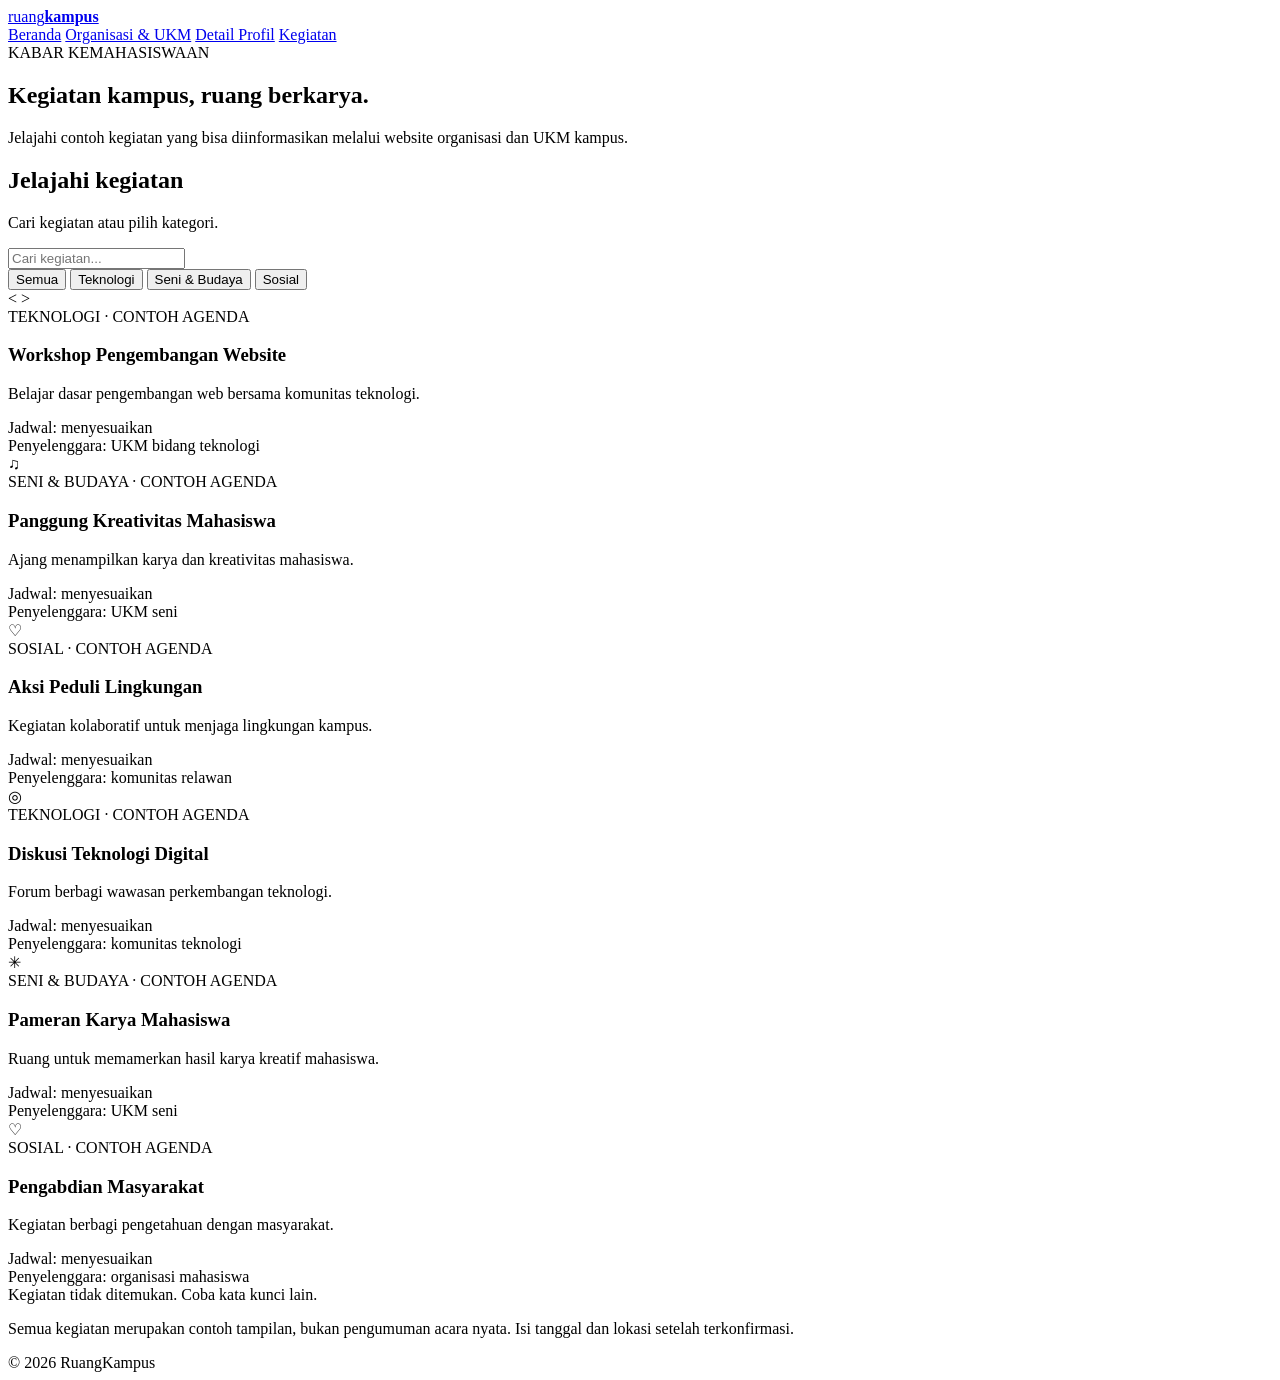
==== daftar-kegiatan.html @ 1de32fbf "menambahkan daftar kegiatan" ====
<!doctype html>
<html lang="id">

<head>
    <meta charset="utf-8">
    <meta name="viewport" content="width=device-width, initial-scale=1">

    <title>Kegiatan Kampus | RuangKampus</title>

    <link rel="stylesheet" href="css/style.css">
</head>

<body>

    <header class="site-header">
        <div class="container nav">

            <a class="brand" href="index.html">
                ruang<b>kampus</b>
            </a>

            <nav class="navlinks">
                <a href="index.html">Beranda</a>
                <a href="organisasi.html">Organisasi & UKM</a>
                <a href="detail.html?org=protic">Detail Profil</a>
                <a href="kegiatan.html">Kegiatan</a>
            </nav>

        </div>
    </header>


    <section class="pagehero">
        <div class="container">

            <div class="tag">
                KABAR KEMAHASISWAAN
            </div>

            <h1>
                Kegiatan kampus,
                <span>ruang berkarya.</span>
            </h1>

            <p class="lead">
                Jelajahi contoh kegiatan yang bisa diinformasikan
                melalui website organisasi dan UKM kampus.
            </p>

        </div>
    </section>


    <section class="section">
        <div class="container">

            <div class="toolbar">

                <div class="kicker">
                    <h2>Jelajahi kegiatan</h2>

                    <p class="muted">
                        Cari kegiatan atau pilih kategori.
                    </p>
                </div>

                <input
                    class="search"
                    id="eventSearch"
                    placeholder="Cari kegiatan..."
                >

            </div>


            <div class="filters">

                <button class="chip active" data-eventcat="Semua">
                    Semua
                </button>

                <button class="chip" data-eventcat="Teknologi">
                    Teknologi
                </button>

                <button class="chip" data-eventcat="Seni">
                    Seni & Budaya
                </button>

                <button class="chip" data-eventcat="Sosial">
                    Sosial
                </button>

            </div>


            <div class="grid" id="eventgrid">

                <article
                    class="card event"
                    data-cat="Teknologi"
                    data-name="Workshop Pengembangan Website"
                >
                    <div class="event-visual">
                        &lt; &gt;
                    </div>

                    <div class="eventmeta">
                        TEKNOLOGI · CONTOH AGENDA
                    </div>

                    <h3>Workshop Pengembangan Website</h3>

                    <p>
                        Belajar dasar pengembangan web bersama
                        komunitas teknologi.
                    </p>

                    <div class="event-info">
                        Jadwal: menyesuaikan<br>
                        Penyelenggara: UKM bidang teknologi
                    </div>
                </article>


                <article
                    class="card event"
                    data-cat="Seni"
                    data-name="Panggung Kreativitas Mahasiswa"
                >
                    <div class="event-visual pink">
                        ♫
                    </div>

                    <div class="eventmeta">
                        SENI & BUDAYA · CONTOH AGENDA
                    </div>

                    <h3>Panggung Kreativitas Mahasiswa</h3>

                    <p>
                        Ajang menampilkan karya dan kreativitas
                        mahasiswa.
                    </p>

                    <div class="event-info">
                        Jadwal: menyesuaikan<br>
                        Penyelenggara: UKM seni
                    </div>
                </article>


                <article
                    class="card event"
                    data-cat="Sosial"
                    data-name="Aksi Peduli Lingkungan"
                >
                    <div class="event-visual green">
                        ♡
                    </div>

                    <div class="eventmeta">
                        SOSIAL · CONTOH AGENDA
                    </div>

                    <h3>Aksi Peduli Lingkungan</h3>

                    <p>
                        Kegiatan kolaboratif untuk menjaga
                        lingkungan kampus.
                    </p>

                    <div class="event-info">
                        Jadwal: menyesuaikan<br>
                        Penyelenggara: komunitas relawan
                    </div>
                </article>


                <article
                    class="card event"
                    data-cat="Teknologi"
                    data-name="Diskusi Teknologi Digital"
                >
                    <div class="event-visual">
                        ◎
                    </div>

                    <div class="eventmeta">
                        TEKNOLOGI · CONTOH AGENDA
                    </div>

                    <h3>Diskusi Teknologi Digital</h3>

                    <p>
                        Forum berbagi wawasan perkembangan
                        teknologi.
                    </p>

                    <div class="event-info">
                        Jadwal: menyesuaikan<br>
                        Penyelenggara: komunitas teknologi
                    </div>
                </article>


                <article
                    class="card event"
                    data-cat="Seni"
                    data-name="Pameran Karya Mahasiswa"
                >
                    <div class="event-visual pink">
                        ✳
                    </div>

                    <div class="eventmeta">
                        SENI & BUDAYA · CONTOH AGENDA
                    </div>

                    <h3>Pameran Karya Mahasiswa</h3>

                    <p>
                        Ruang untuk memamerkan hasil karya
                        kreatif mahasiswa.
                    </p>

                    <div class="event-info">
                        Jadwal: menyesuaikan<br>
                        Penyelenggara: UKM seni
                    </div>
                </article>


                <article
                    class="card event"
                    data-cat="Sosial"
                    data-name="Pengabdian Masyarakat"
                >
                    <div class="event-visual green">
                        ♡
                    </div>

                    <div class="eventmeta">
                        SOSIAL · CONTOH AGENDA
                    </div>

                    <h3>Pengabdian Masyarakat</h3>

                    <p>
                        Kegiatan berbagi pengetahuan dengan
                        masyarakat.
                    </p>

                    <div class="event-info">
                        Jadwal: menyesuaikan<br>
                        Penyelenggara: organisasi mahasiswa
                    </div>
                </article>

            </div>


            <div class="empty hidden" id="eventEmpty">
                Kegiatan tidak ditemukan. Coba kata kunci lain.
            </div>

            <p class="note">
                Semua kegiatan merupakan contoh tampilan, bukan
                pengumuman acara nyata. Isi tanggal dan lokasi
                setelah terkonfirmasi.
            </p>

        </div>
    </section>


    <footer class="footer">
        <div class="container">
            © 2026 RuangKampus
        </div>
    </footer>


    <script src="js/script.js"></script>

</body>

</html>
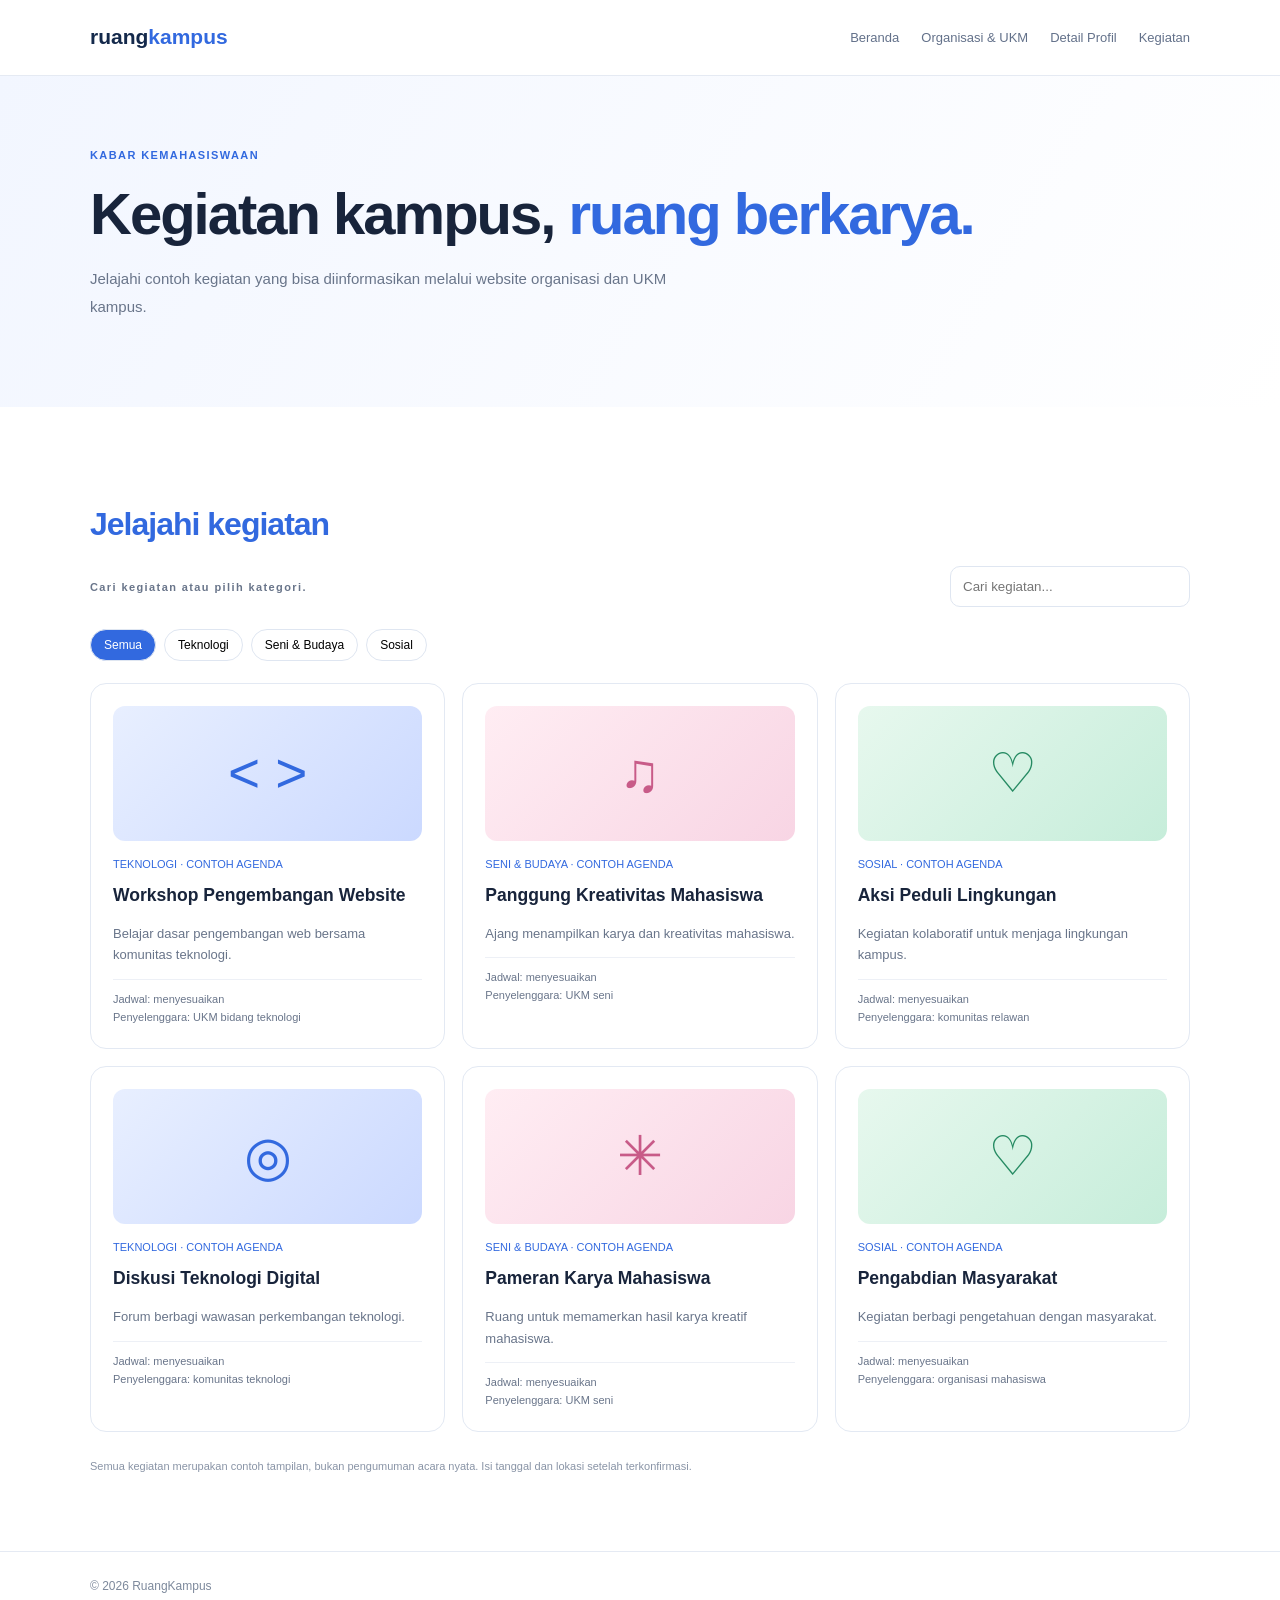
==== commit e16302ec: "mengubah detail" ====
--- a/daftar-kegiatan.html
+++ b/daftar-kegiatan.html
@@ -7,7 +7,7 @@
 
     <title>Kegiatan Kampus | RuangKampus</title>
 
-    <link rel="stylesheet" href="css/style.css">
+    <link rel="stylesheet" href="style.css">
 </head>
 
 <body>
@@ -21,9 +21,9 @@
 
             <nav class="navlinks">
                 <a href="index.html">Beranda</a>
-                <a href="organisasi.html">Organisasi & UKM</a>
-                <a href="detail.html?org=protic">Detail Profil</a>
-                <a href="kegiatan.html">Kegiatan</a>
+                <a href="daftar-ormawa-ukm.html">Organisasi & UKM</a>
+                <a href="detail-ormawa-ukm.html">Detail Profil</a>
+                <a href="daftar-kegiatan.html">Kegiatan</a>
             </nav>
 
         </div>
@@ -281,7 +281,7 @@
     </footer>
 
 
-    <script src="js/script.js"></script>
+    <script src="script.js"></script>
 
 </body>
 
--- a/style.css
+++ b/style.css
@@ -0,0 +1,399 @@
+* {
+    box-sizing: border-box
+}
+
+body {
+    margin: 0;
+    font: 15px Arial, sans-serif;
+    color: #18243b;
+    background: #fff;
+    line-height: 1.65
+}
+
+a {
+    text-decoration: none;
+    color: inherit
+}
+
+.container {
+    width: min(1100px, 92%);
+    margin: auto
+}
+
+.site-header {
+    border-bottom: 1px solid #e5eaf3;
+    position: sticky;
+    top: 0;
+    background: #fff
+}
+
+.nav {
+    display: flex;
+    justify-content: space-between;
+    align-items: center;
+    padding: 20px 0;
+    gap: 20px
+}
+
+.brand {
+    font-size: 21px;
+    font-weight: 800;
+    color: #14294b
+}
+
+.brand b {
+    color: #3269df
+}
+
+.navlinks {
+    display: flex;
+    gap: 22px;
+    font-size: 13px;
+    color: #63718a
+}
+
+.navlinks a:hover {
+    color: #3269df
+}
+
+.hero,
+.pagehero {
+    background: linear-gradient(120deg, #f2f6ff, #fff);
+    padding: 70px 0
+}
+
+.hero-grid {
+    display: grid;
+    grid-template-columns: 1.2fr .8fr;
+    gap: 35px;
+    align-items: center
+}
+
+.tag,
+.kicker {
+    color: #3269df;
+    font-size: 11px;
+    font-weight: 800;
+    letter-spacing: 1.4px
+}
+
+.hero h1,
+.pagehero h1 {
+    font-size: clamp(36px, 5vw, 58px);
+    line-height: 1.12;
+    letter-spacing: -2px;
+    margin: 18px 0
+}
+
+.hero h1 span,
+.pagehero h1 span {
+    color: #3269df
+}
+
+.lead {
+    color: #69758a;
+    line-height: 1.9;
+    max-width: 620px
+}
+
+.btn {
+    display: inline-block;
+    background: #3269df;
+    color: #fff;
+    padding: 12px 17px;
+    border-radius: 10px;
+    font-weight: bold;
+    font-size: 13px;
+    margin: 12px 8px 0 0
+}
+
+.btn.light {
+    background: white;
+    color: #14294b;
+    border: 1px solid #e1e7f1
+}
+
+.hero-art {
+    min-height: 250px;
+    border-radius: 28px;
+    background: linear-gradient(135deg, #dce7ff, #eee6ff);
+    display: grid;
+    place-items: center;
+    font-size: 90px;
+    color: #3269df
+}
+
+.section {
+    padding: 65px 0
+}
+
+.soft {
+    background: #f6f8fc
+}
+
+.section h2 {
+    font-size: 32px;
+    letter-spacing: -1px
+}
+
+.muted {
+    color: #69758a
+}
+
+.stats,
+.grid {
+    display: grid;
+    grid-template-columns: repeat(3, 1fr);
+    gap: 17px
+}
+
+.stats {
+    padding: 25px 0
+}
+
+.stat,
+.card {
+    border: 1px solid #e3e9f3;
+    border-radius: 16px;
+    padding: 22px;
+    background: #fff
+}
+
+.stat strong {
+    display: block;
+    font-size: 17px
+}
+
+.stat span,
+.card p {
+    font-size: 13px;
+    color: #69758a
+}
+
+.card h3 {
+    margin: 8px 0
+}
+
+.icon {
+    width: 45px;
+    height: 45px;
+    display: grid;
+    place-items: center;
+    background: #e8efff;
+    color: #3269df;
+    border-radius: 12px;
+    font-size: 22px
+}
+
+.filters {
+    display: flex;
+    gap: 8px;
+    flex-wrap: wrap;
+    margin: 22px 0
+}
+
+.chip {
+    border: 1px solid #dfe6f1;
+    background: white;
+    padding: 8px 13px;
+    border-radius: 22px;
+    cursor: pointer;
+    font-size: 12px
+}
+
+.chip.active,
+.chip:hover {
+    background: #3269df;
+    color: #fff
+}
+
+.toolbar {
+    display: flex;
+    justify-content: space-between;
+    align-items: end;
+    gap: 20px
+}
+
+.search {
+    border: 1px solid #dfe6f1;
+    border-radius: 10px;
+    padding: 12px;
+    min-width: 240px
+}
+
+.card button {
+    border: 0;
+    border-top: 1px solid #e8edf5;
+    background: white;
+    color: #3269df;
+    font-weight: bold;
+    padding: 14px 0 0;
+    cursor: pointer
+}
+
+.banner {
+    padding: 26px;
+    background: linear-gradient(120deg, #e8efff, #f1edff);
+    border-radius: 18px;
+    display: flex;
+    gap: 18px;
+    align-items: center;
+    margin-bottom: 25px
+}
+
+.banner .icon {
+    width: 70px;
+    height: 70px;
+    font-size: 32px;
+    background: #fff
+}
+
+.banner h2 {
+    margin: 0
+}
+
+.two-col {
+    display: grid;
+    grid-template-columns: 1.5fr .7fr;
+    gap: 25px
+}
+
+.block {
+    padding: 0 0 25px;
+    margin-bottom: 25px;
+    border-bottom: 1px solid #e4e9f2
+}
+
+.block h3 {
+    margin: 8px 0
+}
+
+.taglist {
+    display: flex;
+    gap: 8px;
+    flex-wrap: wrap
+}
+
+.taglist span {
+    padding: 7px 11px;
+    background: #eef2fc;
+    color: #536b9b;
+    border-radius: 8px;
+    font-size: 12px
+}
+
+.event-visual {
+    height: 135px;
+    border-radius: 12px;
+    display: grid;
+    place-items: center;
+    font-size: 55px;
+    color: #3269df;
+    background: linear-gradient(135deg, #e8efff, #cbd9ff)
+}
+
+.pink {
+    background: linear-gradient(135deg, #ffedf3, #f8d5e4);
+    color: #c85b88
+}
+
+.green {
+    background: linear-gradient(135deg, #e7f8ee, #c6edda);
+    color: #258a62
+}
+
+.eventmeta {
+    font-size: 11px;
+    color: #3269df;
+    margin-top: 14px
+}
+
+.event-info {
+    font-size: 11px;
+    color: #69758a;
+    border-top: 1px solid #edf0f6;
+    padding-top: 10px;
+    margin-top: 12px
+}
+
+.footer {
+    padding: 25px 0;
+    border-top: 1px solid #e5eaf3;
+    color: #7d899c;
+    font-size: 12px
+}
+
+.hidden {
+    display: none !important
+}
+
+.note {
+    font-size: 11px;
+    color: #8994a6;
+    margin-top: 25px
+}
+
+.program {
+    padding: 13px;
+    border: 1px solid #e3e9f3;
+    border-radius: 12px;
+    margin: 10px 0
+}
+
+.program strong {
+    display: block
+}
+
+.empty {
+    text-align: center;
+    padding: 40px;
+    color: #69758a
+}
+
+@media(max-width:700px) {
+    .nav {
+        align-items: flex-start;
+        flex-direction: column
+    }
+
+    .navlinks {
+        flex-wrap: wrap;
+        gap: 14px
+    }
+
+    .hero-grid,
+    .two-col {
+        grid-template-columns: 1fr
+    }
+
+    .hero {
+        padding: 48px 0
+    }
+
+    .hero-art {
+        min-height: 170px
+    }
+
+    .stats,
+    .grid {
+        grid-template-columns: 1fr
+    }
+
+    .toolbar {
+        align-items: stretch;
+        flex-direction: column
+    }
+
+    .search {
+        min-width: 0;
+        width: 100%
+    }
+
+    .section {
+        padding: 45px 0
+    }
+
+    .pagehero {
+        padding: 45px 0
+    }
+}
